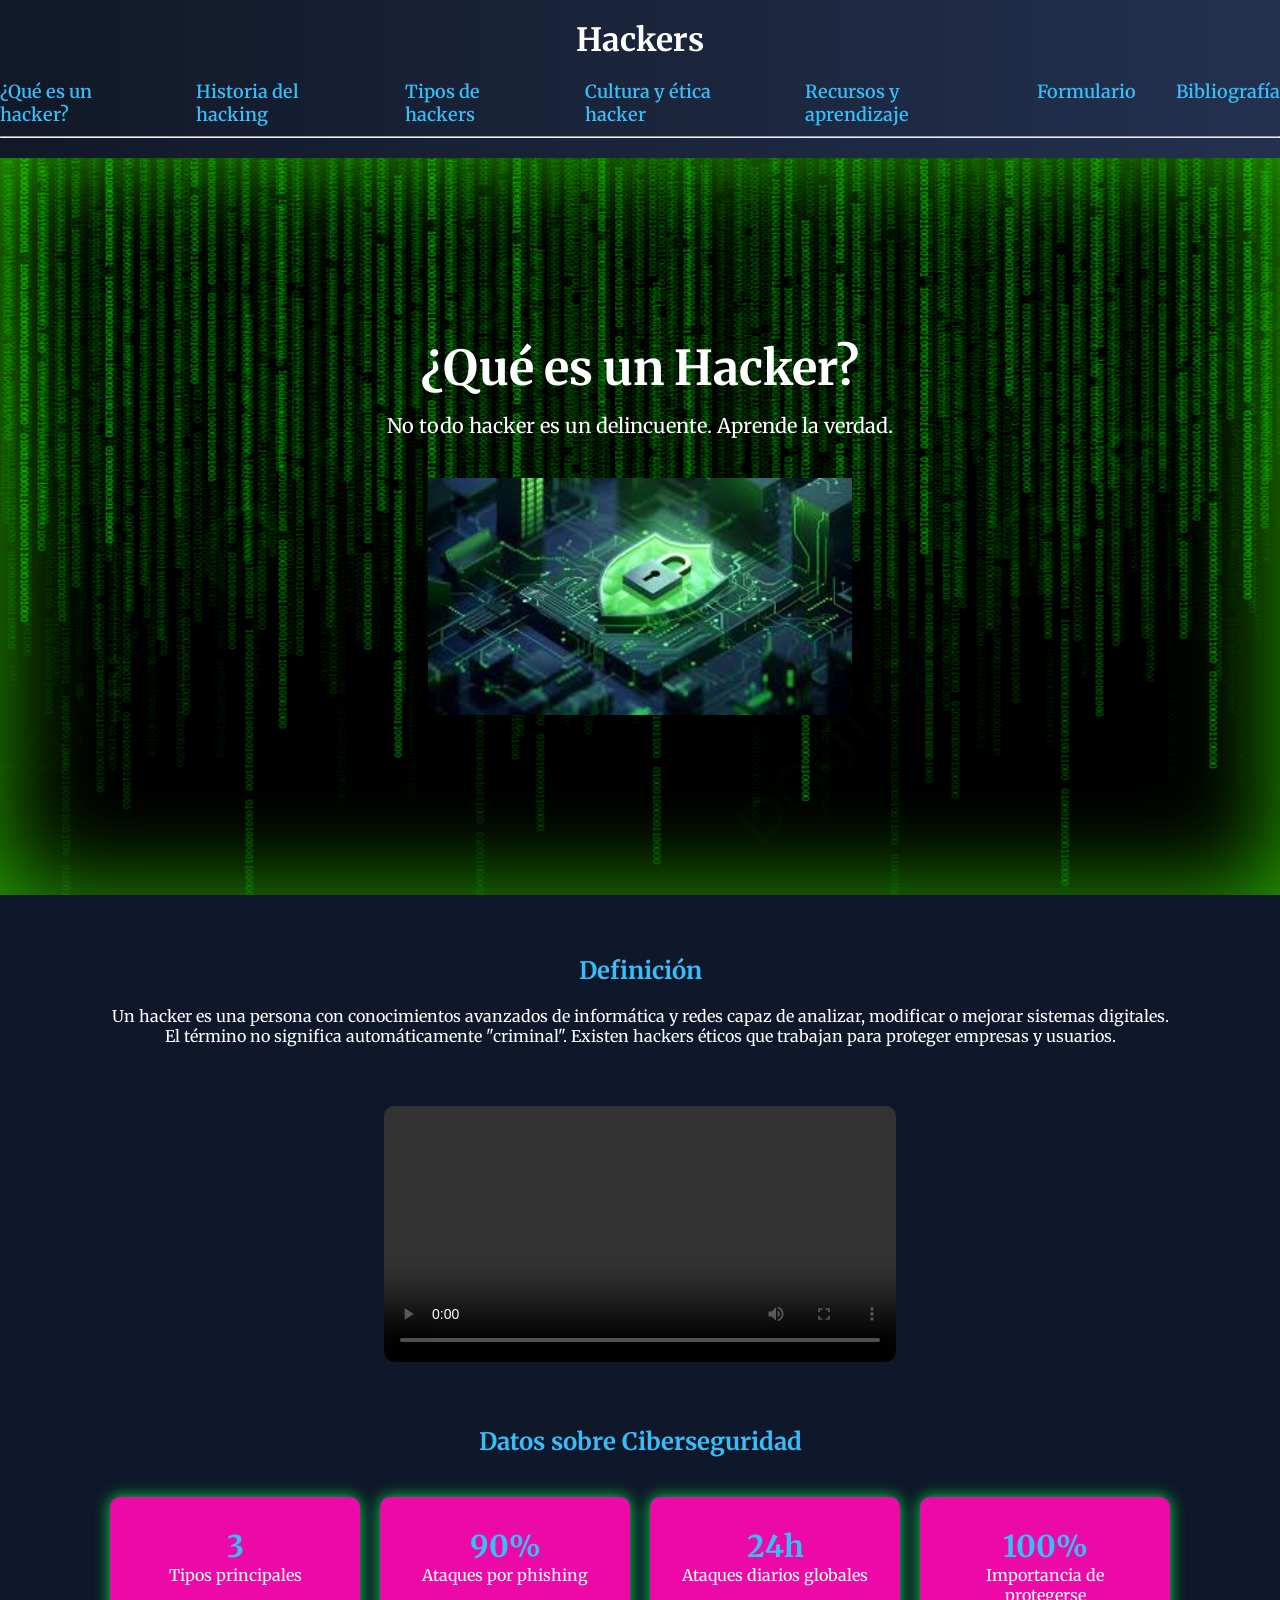
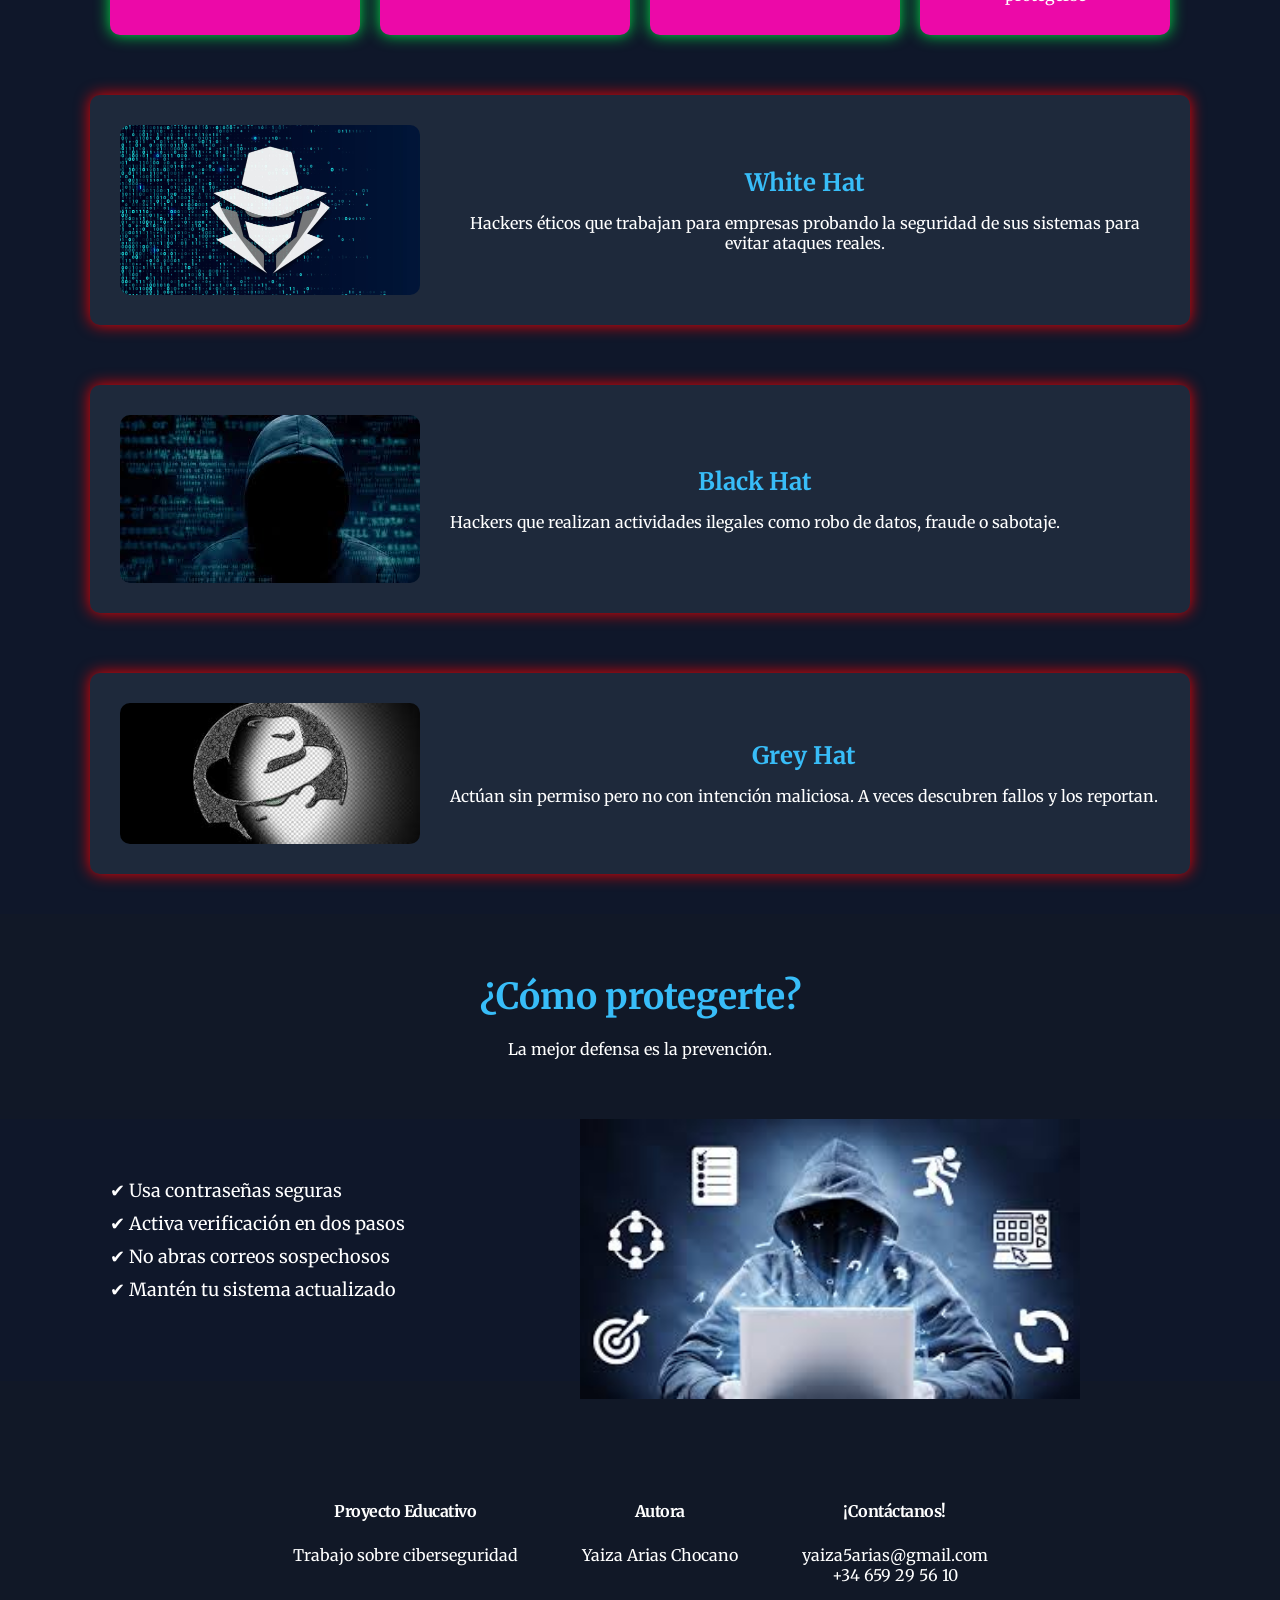
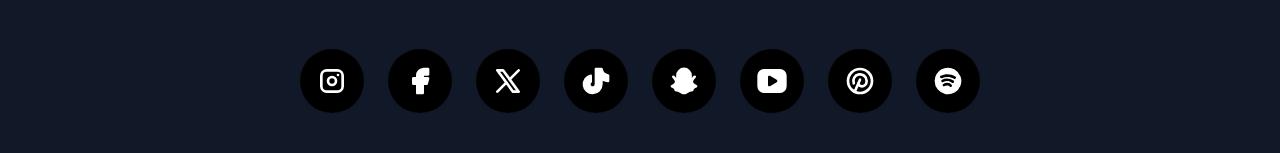
==== index.html @ fdbdb53c "primer commit" ====
<!DOCTYPE html>
<html lang="es">

<head>
    <title>Hackers</title>
    <meta charset="UTF-8">
    <meta name="description" content="Proyecto web sobre hackers">
    <meta name="viewport" content="width=device-width, initial-scale=1.0">
    <meta name="author" content="Yaiza">
    <meta name="robots" content="index, follow">
    <meta name="keywords" content="hackers, hacking, ciberseguridad, seguridad informática">
    <meta name="theme-color" content="#000000">
    <meta http-equiv="X-UA-Compatible" content="IE=edge">
    <link rel="stylesheet" href="styles.css">
    <link rel="icon" type="image/png" href="./img/favico.png" sizes="32x32">
    <link rel="preconnect" href="https://fonts.googleapis.com">
    <link rel="preconnect" href="https://fonts.gstatic.com" crossorigin>
    <link href="https://fonts.googleapis.com/css2?family=Merriweather:wght@300;400;700&display=swap" rel="stylesheet">
</head>

<body>
    <header>
        <h1>Hackers</h1>
        <nav>
            <div class="categ">
                <ul>
                    <li>
                        <a href="./index.html">¿Qué es un hacker?</a>
                    </li>
                    <li>
                        <a href="./history.html">Historia del hacking </a>
                    </li>
                    <li>
                        <a href="./tipes.html">Tipos de hackers</a>
                    </li>
                    <li>
                        <a href="./culture.html">Cultura y ética hacker</a>
                    </li>
                    <li>
                        <a href="./resources.html">Recursos y aprendizaje </a>
                    </li>
                    <li>
                        <a href="./formulary.html">Formulario</a>
                    </li>
                    <li>
                        <a href="./bibliography.html">Bibliografía</a>
                    </li>
                </ul>

        </nav>

        <hr>
    </header>
    <main>

        <!-- CABECERA PRINCIPAL -->
        <div class="cabecera1">
            <div class="container">
                <h1>¿Qué es un Hacker?</h1>
                <p>No todo hacker es un delincuente. Aprende la verdad.</p>
                <img src="./img/HackerProfesional.jpg" alt="Hackers" class="imagen-principal">
            </div>
        </div>

        <!-- DEFINICIÓN -->
        <div>
            <div class="container">
                <h2>Definición</h2>
                <p>
                    Un hacker es una persona con conocimientos avanzados de informática y redes
                    capaz de analizar, modificar o mejorar sistemas digitales.
                </p>
                <p>
                    El término no significa automáticamente "criminal".
                    Existen hackers éticos que trabajan para proteger empresas y usuarios.
                </p>
            </div>
        </div>

        <!-- VIDEO -->
        <div class="video">
            <video controls>
                <source src="./video/videoIntro.mp4" type="video/mp4">
                Tu navegador no soporta el vídeo.
            </video>
        </div>

        <!-- ESTADÍSTICAS -->
        <div>
            <div class="container">
                <h2 class="centro-pantalla">Datos sobre Ciberseguridad</h2>

                <div class="stats">
                    <div class="stat-box">
                        <h3>3</h3>
                        <p>Tipos principales</p>
                    </div>
                    <div class="stat-box">
                        <h3>90%</h3>
                        <p>Ataques por phishing</p>
                    </div>
                    <div class="stat-box">
                        <h3>24h</h3>
                        <p>Ataques diarios globales</p>
                    </div>
                    <div class="stat-box">
                        <h3>100%</h3>
                        <p>Importancia de protegerse</p>
                    </div>
                </div>
            </div>
        </div>

        <!-- TIPOS DE HACKERS -->
        <div id="tipos">
            <div class="container card">
                <img src="./img/WhiteHatHackers.jpg" alt="White Hat">
                <div>
                    <h2>White Hat</h2>
                    <p>
                        Hackers éticos que trabajan para empresas probando la seguridad
                        de sus sistemas para evitar ataques reales.
                    </p>
                </div>
            </div>

            <div class="container card">
                <img src="./img/BlackHatHackers.jpg" alt="Black Hat">
                <div>
                    <h2>Black Hat</h2>
                    <p>
                        Hackers que realizan actividades ilegales como robo de datos,
                        fraude o sabotaje.
                    </p>
                </div>
            </div>

            <div class="container card">
                <img src="./img/GreyHatHackers.jpg" alt="Grey Hat">
                <div>
                    <h2>Grey Hat</h2>
                    <p>
                        Actúan sin permiso pero no con intención maliciosa.
                        A veces descubren fallos y los reportan.
                    </p>
                </div>
            </div>
        </div>

        <!-- SEGURIDAD -->
        <div id="seguridad">
            <div class="cabecera2">
                <h2>¿Cómo protegerte?</h2>
                <p>La mejor defensa es la prevención.</p>
            </div>
            <div class=" imagenRight">
                <img src="./img/AprenderHacking.jpg" alt="protección" class="img-derecha">
            </div>
            <div class="container">
                <ul>
                    <li>✔ Usa contraseñas seguras</li>
                    <li>✔ Activa verificación en dos pasos</li>
                    <li>✔ No abras correos sospechosos</li>
                    <li>✔ Mantén tu sistema actualizado</li>

                </ul>

            </div>
        </div>

    </main>

    <footer>
        <div class="footer-content">
            <div>
                <h4 class="section-titles">Proyecto Educativo</h4>
                <p>Trabajo sobre ciberseguridad</p>
            </div>
            <div>
                <h4 class="section-titles">Autora</h4>
                <p>Yaiza Arias Chocano</p>
            </div>
            <div>
                <h4 class="section-titles">¡Contáctanos!</h4>
                <p>yaiza5arias@gmail.com</p>
                <p>+34 659 29 56 10</p>
            </div>

            <div class="socials-section">
                <div class="socials-content">
                    <div class="socials-item">
                        <svg xmlns="http://www.w3.org/2000/svg" width="18" height="18" viewBox="0 0 24 24" fill="none"
                            stroke="currentColor" stroke-width="2" stroke-linecap="round" stroke-linejoin="round"
                            class="icon icon-tabler icons-tabler-outline icon-tabler-brand-instagram">
                            <path stroke="none" d="M0 0h24v24H0z" fill="none" />
                            <path d="M4 8a4 4 0 0 1 4 -4h8a4 4 0 0 1 4 4v8a4 4 0 0 1 -4 4h-8a4 4 0 0 1 -4 -4l0 -8" />
                            <path d="M9 12a3 3 0 1 0 6 0a3 3 0 0 0 -6 0" />
                            <path d="M16.5 7.5v.01" />
                        </svg> <!-- Instagram -->
                    </div>
                    <div class="socials-item">
                        <svg xmlns="http://www.w3.org/2000/svg" width="18" height="18" viewBox="0 0 24 24"
                            fill="currentColor" class="icon icon-tabler icons-tabler-filled icon-tabler-brand-facebook">
                            <path stroke="none" d="M0 0h24v24H0z" fill="none" />
                            <path
                                d="M18 2a1 1 0 0 1 .993 .883l.007 .117v4a1 1 0 0 1 -.883 .993l-.117 .007h-3v1h3a1 1 0 0 1 .991 1.131l-.02 .112l-1 4a1 1 0 0 1 -.858 .75l-.113 .007h-2v6a1 1 0 0 1 -.883 .993l-.117 .007h-4a1 1 0 0 1 -.993 -.883l-.007 -.117v-6h-2a1 1 0 0 1 -.993 -.883l-.007 -.117v-4a1 1 0 0 1 .883 -.993l.117 -.007h2v-1a6 6 0 0 1 5.775 -5.996l.225 -.004h3z" />
                        </svg> <!-- Facebook -->
                    </div>
                    <div class="socials-item">
                        <svg xmlns="http://www.w3.org/2000/svg" width="18" height="18" viewBox="0 0 24 24" fill="none"
                            stroke="currentColor" stroke-width="2" stroke-linecap="round" stroke-linejoin="round"
                            class="icon icon-tabler icons-tabler-outline icon-tabler-brand-x">
                            <path stroke="none" d="M0 0h24v24H0z" fill="none" />
                            <path d="M4 4l11.733 16h4.267l-11.733 -16l-4.267 0" />
                            <path d="M4 20l6.768 -6.768m2.46 -2.46l6.772 -6.772" />
                        </svg> <!-- Twitter -->
                    </div>
                    <div class="socials-item">
                        <svg xmlns="http://www.w3.org/2000/svg" width="18" height="18" viewBox="0 0 24 24"
                            fill="currentColor" class="icon icon-tabler icons-tabler-filled icon-tabler-brand-tiktok">
                            <path stroke="none" d="M0 0h24v24H0z" fill="none" />
                            <path
                                d="M16.083 2h-4.083a1 1 0 0 0 -1 1v11.5a1.5 1.5 0 1 1 -2.519 -1.1l.12 -.1a1 1 0 0 0 .399 -.8v-4.326a1 1 0 0 0 -1.23 -.974a7.5 7.5 0 0 0 1.73 14.8l.243 -.005a7.5 7.5 0 0 0 7.257 -7.495v-2.7l.311 .153c1.122 .53 2.333 .868 3.59 .993a1 1 0 0 0 1.099 -.996v-4.033a1 1 0 0 0 -.834 -.986a5.005 5.005 0 0 1 -4.097 -4.096a1 1 0 0 0 -.986 -.835z" />
                        </svg> <!-- TikTok -->
                    </div>
                    <div class="socials-item">
                        <svg xmlns="http://www.w3.org/2000/svg" width="18" height="18" viewBox="0 0 24 24"
                            fill="currentColor" class="icon icon-tabler icons-tabler-filled icon-tabler-brand-snapchat">
                            <path stroke="none" d="M0 0h24v24H0z" fill="none" />
                            <path
                                d="M12 1.96a5.88 5.88 0 0 1 5.882 5.882c0 .618 .008 1.174 .03 1.678l.008 .21l.084 -.115q .46 -.627 1.102 -1.29l.187 -.19a1 1 0 0 1 1.414 1.415c-2.637 2.637 -2.51 3.795 .76 5.527l.048 .025a.98 .98 0 0 1 .46 .636l.004 .022l.003 .013l.006 .043l.006 .032v.009l.003 .025l.001 .051l.002 .026l-.001 .009v.025l-.003 .042l-.002 .034l-.002 .015l-.002 .02l-.004 .016l-.01 .06l-.007 .026l-.006 .02l-.016 .06l-.013 .029l-.005 .013l-.024 .062a1 1 0 0 1 -.197 .28l-.03 .025l-.016 .014l-.043 .039l-.013 .007l-.018 .015l-.051 .033l-.02 .014l-.008 .003l-.014 .01a1 1 0 0 1 -.098 .049l-.013 .003l-.146 .066c-.576 .255 -.81 .365 -1.008 .474l-.053 .03c-.27 .155 -.398 .277 -.558 .525c-.156 .245 -.293 .516 -.715 1.41a1 1 0 0 1 -.904 .573c-1.067 0 -1.798 .25 -2.879 .868l-.426 .246c-.176 .102 -.311 .178 -.447 .25c-.794 .423 -1.464 .636 -2.248 .636s-1.454 -.213 -2.248 -.636a15 15 0 0 1 -.447 -.25l-.426 -.246c-1.081 -.618 -1.812 -.868 -2.879 -.868a1 1 0 0 1 -.904 -.573c-.422 -.894 -.559 -1.165 -.715 -1.41a1.4 1.4 0 0 0 -.558 -.525c-.228 -.13 -.47 -.243 -1.227 -.577l.02 .007l-.013 -.003a1 1 0 0 1 -.098 -.05l-.014 -.009l-.028 -.017l-.051 -.033l-.018 -.015l-.013 -.007l-.043 -.039l-.012 -.01l-.004 -.004l-.03 -.025a1 1 0 0 1 -.197 -.28l-.024 -.062l-.005 -.013l-.013 -.028l-.016 -.061l-.005 -.012l-.008 -.035l-.01 -.059l-.004 -.016l-.002 -.02l-.002 -.015l-.002 -.035l-.004 -.041l.001 -.025l-.001 -.01l.002 -.025l.001 -.05l.003 -.026v-.01l.006 -.03l.006 -.044l.004 -.014l.002 -.021a.98 .98 0 0 1 .461 -.636l.048 -.025l.204 -.11c3.003 -1.635 3.132 -2.785 .72 -5.25l-.164 -.167a1 1 0 0 1 1.414 -1.414q .764 .763 1.289 1.479l.083 .115l.01 -.21q .025 -.628 .028 -1.374l.001 -.304a5.88 5.88 0 0 1 5.882 -5.882" />
                        </svg> <!-- Snapchat -->
                    </div>
                    <div class="socials-item">
                        <svg xmlns="http://www.w3.org/2000/svg" width="18" height="18" viewBox="0 0 24 24"
                            fill="currentColor" class="icon icon-tabler icons-tabler-filled icon-tabler-brand-youtube">
                            <path stroke="none" d="M0 0h24v24H0z" fill="none" />
                            <path
                                d="M18 3a5 5 0 0 1 5 5v8a5 5 0 0 1 -5 5h-12a5 5 0 0 1 -5 -5v-8a5 5 0 0 1 5 -5zm-9 6v6a1 1 0 0 0 1.514 .857l5 -3a1 1 0 0 0 0 -1.714l-5 -3a1 1 0 0 0 -1.514 .857z" />
                        </svg> <!-- Youtube -->
                    </div>
                    <div class="socials-item">
                        <svg xmlns="http://www.w3.org/2000/svg" width="18" height="18" viewBox="0 0 24 24" fill="none"
                            stroke="currentColor" stroke-width="2" stroke-linecap="round" stroke-linejoin="round"
                            class="icon icon-tabler icons-tabler-outline icon-tabler-brand-pinterest">
                            <path stroke="none" d="M0 0h24v24H0z" fill="none" />
                            <path d="M8 20l4 -9" />
                            <path
                                d="M10.7 14c.437 1.263 1.43 2 2.55 2c2.071 0 3.75 -1.554 3.75 -4a5 5 0 1 0 -9.7 1.7" />
                            <path d="M3 12a9 9 0 1 0 18 0a9 9 0 1 0 -18 0" />
                        </svg> <!-- Pinterest -->
                    </div>
                    <div class="socials-item">
                        <svg xmlns="http://www.w3.org/2000/svg" width="18" height="18" viewBox="0 0 24 24"
                            fill="currentColor" class="icon icon-tabler icons-tabler-filled icon-tabler-brand-spotify">
                            <path stroke="none" d="M0 0h24v24H0z" fill="none" />
                            <path
                                d="M17 3.34a10 10 0 1 1 -15 8.66l.005 -.324a10 10 0 0 1 14.995 -8.336m-2.168 11.605c-1.285 -1.927 -4.354 -2.132 -6.387 -.777a1 1 0 0 0 1.11 1.664c1.195 -.797 3.014 -.675 3.613 .223a1 1 0 1 0 1.664 -1.11m1.268 -3.245c-2.469 -1.852 -5.895 -2.187 -8.608 -.589a1 1 0 0 0 1.016 1.724c1.986 -1.171 4.544 -.92 6.392 .465a1 1 0 0 0 1.2 -1.6m1.43 -3.048c-3.677 -2.298 -7.766 -2.152 -10.977 -.546a1 1 0 0 0 .894 1.788c2.635 -1.317 5.997 -1.437 9.023 .454a1 1 0 1 0 1.06 -1.696" />
                        </svg> <!-- Spotify -->
                    </div>
                </div>
            </div>

        </div>

    </footer>
</body>

</html>
---- styles.css ----
* {
    margin: 0;
    padding: 0;
    box-sizing: border-box;
    text-align: center;
}

html {
    scroll-behavior: smooth;
}

/* BODY */
body {
    font-family: 'Merriweather', serif;
    background-color: #0f172a;
    color: #ffffff;
}

/* IMÁGENES */
.imagen-principal {
    width: 40%;
    max-width: 43.75rem;
    height: auto;
    display: block;
    margin: 2.5rem auto;
}

.img-izquierda {
    float: left;
    margin-left: 12.5rem;
    width: 40%;
    max-width: 25rem;
}

.img-derecha {
    float: right;
    margin-right: 12.5rem;
    width: 40%;
    max-width: 31.25rem;
}

.derec-img {
    float: right;
    margin-right: 3.125rem;
    width: 20%;
    max-width: 12.5rem;
}

/* HEADER */
header {
    background: linear-gradient(to right, #111827, #23314f);
    padding: 1.25rem 0;
}

nav ul {
    list-style: none;
    display: flex;
    justify-content: center;
    gap: 2.5rem;
}

nav a {
    text-decoration: none;
    color: #38bdf8;
    font-weight: 600;
    transition: 0.3s;
    position: relative;
}

nav a::after {
    content: "";
    position: absolute;
    left: 0;
    bottom: -5px;
    width: 0%;
    height: 2px;
    background-color: #38bdf8;
    transition: 0.3s;
}

nav a:hover::after {
    width: 100%;
}

nav a:hover {
    color: rgb(178, 25, 25);
}

/* CABECERA PRINCIPAL */
.cabecera1 {
    background-image: url("./img/intro.jpg");
    background-size: cover;
    background-position: center;
    padding: 7.5rem 1.25rem;
    text-align: center;
    box-shadow: inset 0 0 100px rgba(58, 243, 2, 0.7);
}

.cabecera1 h1 {
    font-size: 3rem;
    margin-bottom: 0.9375rem;
}

.cabecera1 p {
    font-size: 1.25rem;
}

/* CONTENEDOR GENERAL */
.container {
    max-width: 68.75rem;
    margin: 3.75rem auto;
    padding: 0 1.25rem;
}

/* TITULOS */
h2 {
    margin-bottom: 1.25rem;
    color: #38bdf8;
}

/* VIDEO */
.video {
    text-align: center;
    margin: 3.75rem 0;
}

.video video {
    width: 40%;
    border-radius: 0.625rem;
}

/* ESTADÍSTICAS */
.stats {
    display: flex;
    justify-content: space-between;
    flex-wrap: wrap;
    gap: 1.25rem;
    margin-top: 2.5rem;
}

.stat-box {
    background-color: #ec09a8;
    flex: 1;
    min-width: 12.5rem;
    padding: 1.875rem;
    text-align: center;
    border-radius: 0.625rem;
    box-shadow: 0 0 15px rgb(3, 226, 70);
}

.stat-box:hover {
    transform: translateY(-0.3125rem);
    /* Mueve la caja ligeramente hacia arriba al pasar el ratón */
}

.stat-box h3 {
    font-size: 1.875rem;
    color: #38bdf8;
}

/* CARDS */
.card {
    display: flex;
    align-items: center;
    gap: 1.875rem;
    background-color: #1e293b;
    padding: 1.875rem;
    border-radius: 0.625rem;
    margin-bottom: 2.5rem;
    transition: 0.3s;
    box-shadow: 0 0 15px rgb(244, 0, 0);
}

.card:hover {
    transform: scale(1.02);
}

.card img {
    width: 18.75rem;
    border-radius: 0.625rem;
}

.card h2 {
    margin-bottom: 0.9375rem;
}

/* CABECERA SECUNDARIA */
.cabecera2 {
    background-color: #111827;
    padding: 3.75rem 1.25rem;
    text-align: center;
}

.cabecera2 h2 {
    font-size: 2.25rem;
}

.centro-pantalla {
    text-align: center;
}

/* LISTAS */
ul {
    list-style: none;
    margin-top: 1.25rem;
}

ul li {
    margin-bottom: 0.625rem;
    font-size: 1.125rem;
    text-align: left;
}

/* FOOTER */
footer {
    background-color: #111827;
    padding: 2.5rem 1.25rem;
    margin-top: 5rem;
}

.footer-content {
    max-width: 68.75rem;
    margin: auto;
    display: flex;
    justify-content: space-between;
    flex-wrap: wrap;
    /* Permite que los elementos pasen a otra línea si no caben */
    gap: 1.875rem;
}

.footer-content h3 {
    color: #38bdf8;
    margin-bottom: 0.625rem;
}

/* FORMULARIO */
.form-card {
    max-width: 43.75rem;
    margin: auto;
}

.formulario {
    display: flex;
    flex-direction: column;
    /* Coloca los campos del formulario en vertical */
    gap: 0.9375rem;
    /* Espacio entre cada campo */
}

.formulario label {
    text-align: left;
    font-weight: 600;
    color: #38bdf8;
}

.formulario input,
.formulario textarea {
    padding: 0.75rem;
    border-radius: 0.5rem;
    border: none;
    font-size: 1rem;
    background-color: #020617;
    color: white;
}

.formulario textarea {
    min-height: 7.5rem;
    /* Altura mínima del área de texto */
    resize: none;
    /* Impide cambiar el tamaño del textarea */
}

.formulario input:focus,
.formulario textarea:focus {
    outline: 0.125rem solid #38bdf8;
    /* Marca el campo activo con un borde */
}

.formulario button {
    margin-top: 0.625rem;
    padding: 0.75rem;
    font-size: 1.125rem;
    font-weight: bold;
    border-radius: 0.5rem;
    border: none;
    cursor: pointer;
    background-color: #38bdf8;
    color: #020617;
    transition: 0.3s;
    /* Suaviza los cambios al hacer hover */
}

.formulario button:hover {
    background-color: white;
    transform: scale(1.05);
    /* Agranda un poco el botón al pasar el ratón */
}
/* REDES SOCIALES LOGOS*/
.footer-content {
    max-width: 75rem;
    margin: 5rem auto 0;
    padding: 0 2rem;
    display: flex;
    flex-wrap: wrap;
    justify-content: center;
    gap: 4rem;
    text-align: center;
}

.section-titles {
    margin-bottom: 1.5rem;
    font-weight: 700;
    font-size: 1rem;
    letter-spacing: -0.5px;
    text-transform: none;
}

.socials-item {
    width: 4rem;
    height: 4rem;
    display: flex;
    align-items: center;
    justify-content: center;
    border-radius: 50%;
    background-color: rgb(0, 0, 0);
    transition: 0.3s;
}

.socials-item svg {
    width: 2rem;
    height: 2rem;
    color: white;
}

.socials-item:hover {
    transform: scale(1.15);
    background-color: #38bdf8;
}

.socials-section {
    width: 100%;
    display: flex;
    justify-content: center;
}

.socials-content {
    display: flex;
    justify-content: center;
    align-items: center;
    flex-wrap: wrap;
    gap: 1.5rem;
}
/* RESPONSIVE */
@media (max-width: 768px) {

    nav ul {
        flex-direction: column;
        gap: 1rem;
    }

    .imagen-principal,
    .img-izquierda,
    .img-derecha,
    .derec-img {
        width: 90%;
        max-width: 100%;
        margin: auto;
        float: none;
        display: block;
    }

    .video video {
        width: 90%;
    }

    .stats {
        flex-direction: column;
    }

    .footer-content {
        flex-direction: column;
        text-align: center;
    }

    .socials-content {
        justify-content: center;
    }

    .card {
        flex-direction: column;
        text-align: center;
    }

    .card img {
        width: 100%;
        max-width: 20rem;
    }

    .cabecera1 h1 {
        font-size: 2rem;
    }

    .cabecera1 p {
        font-size: 1rem;
    }
}
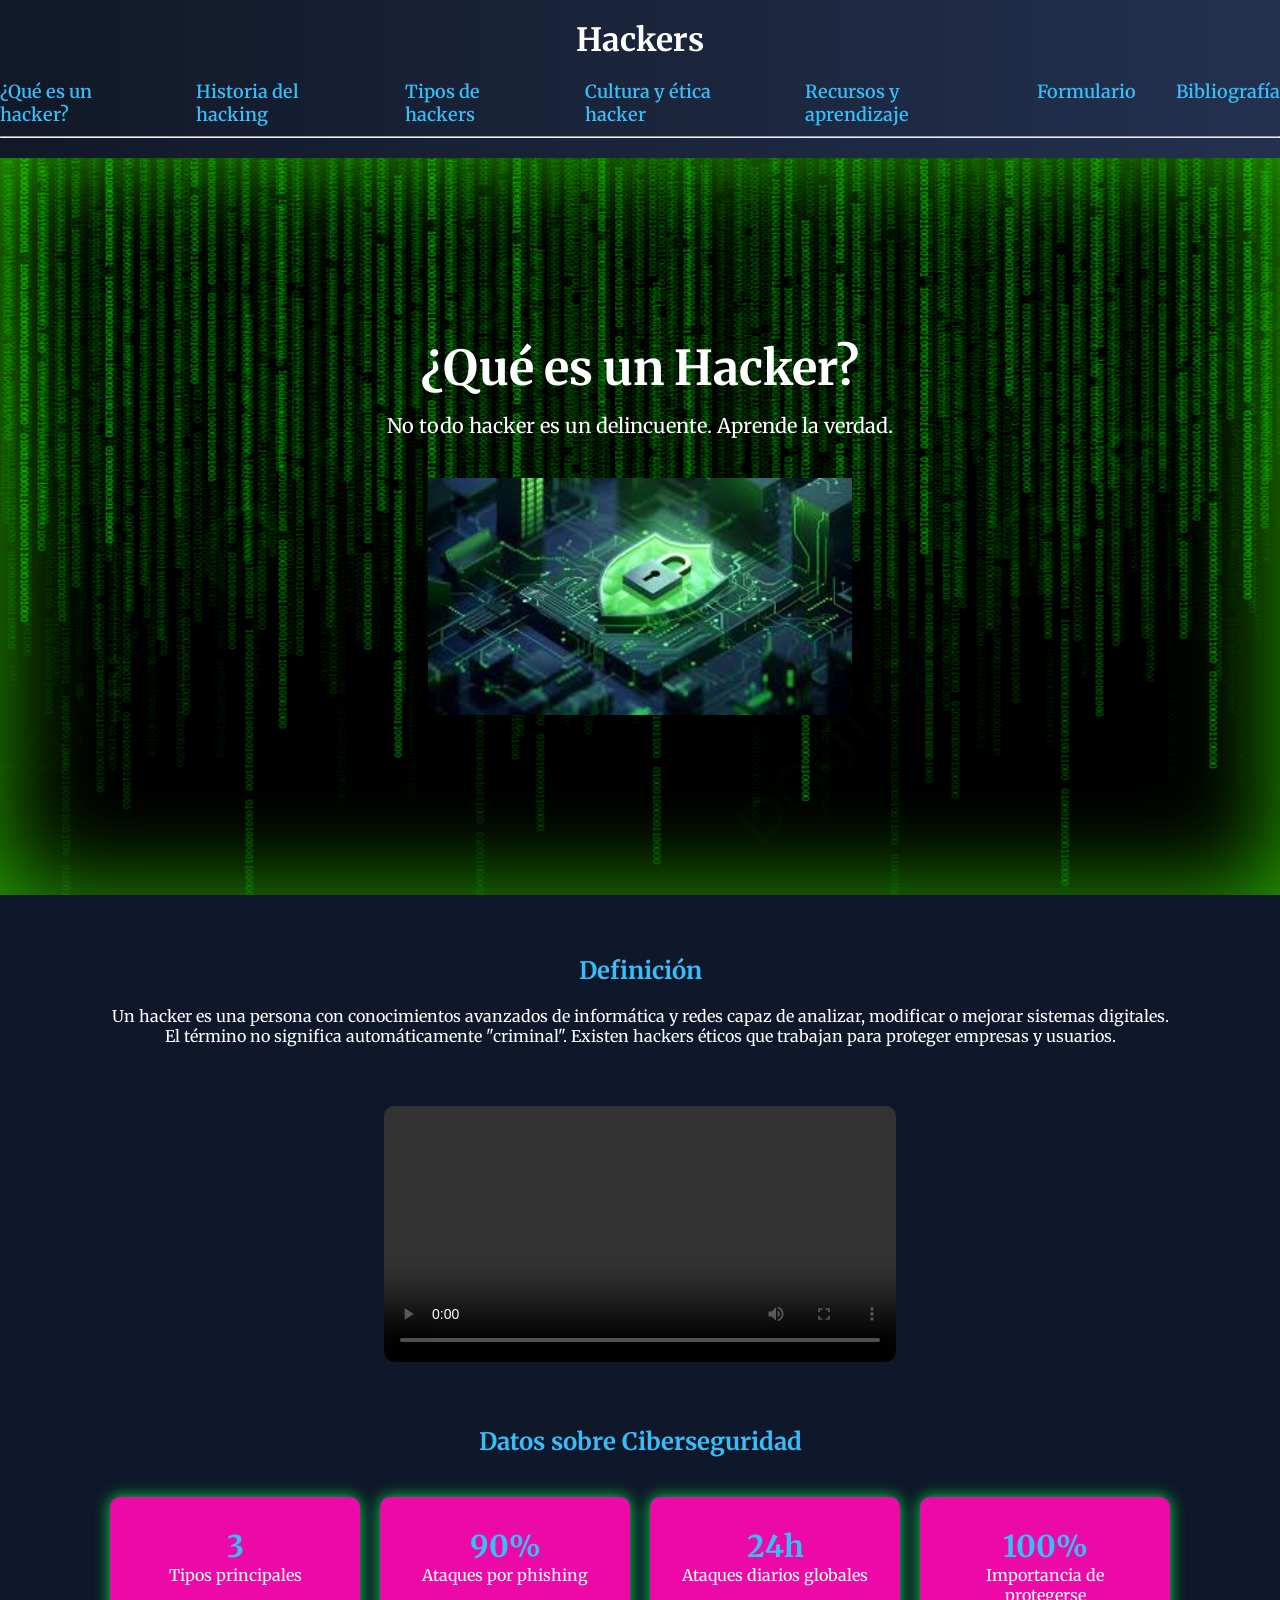
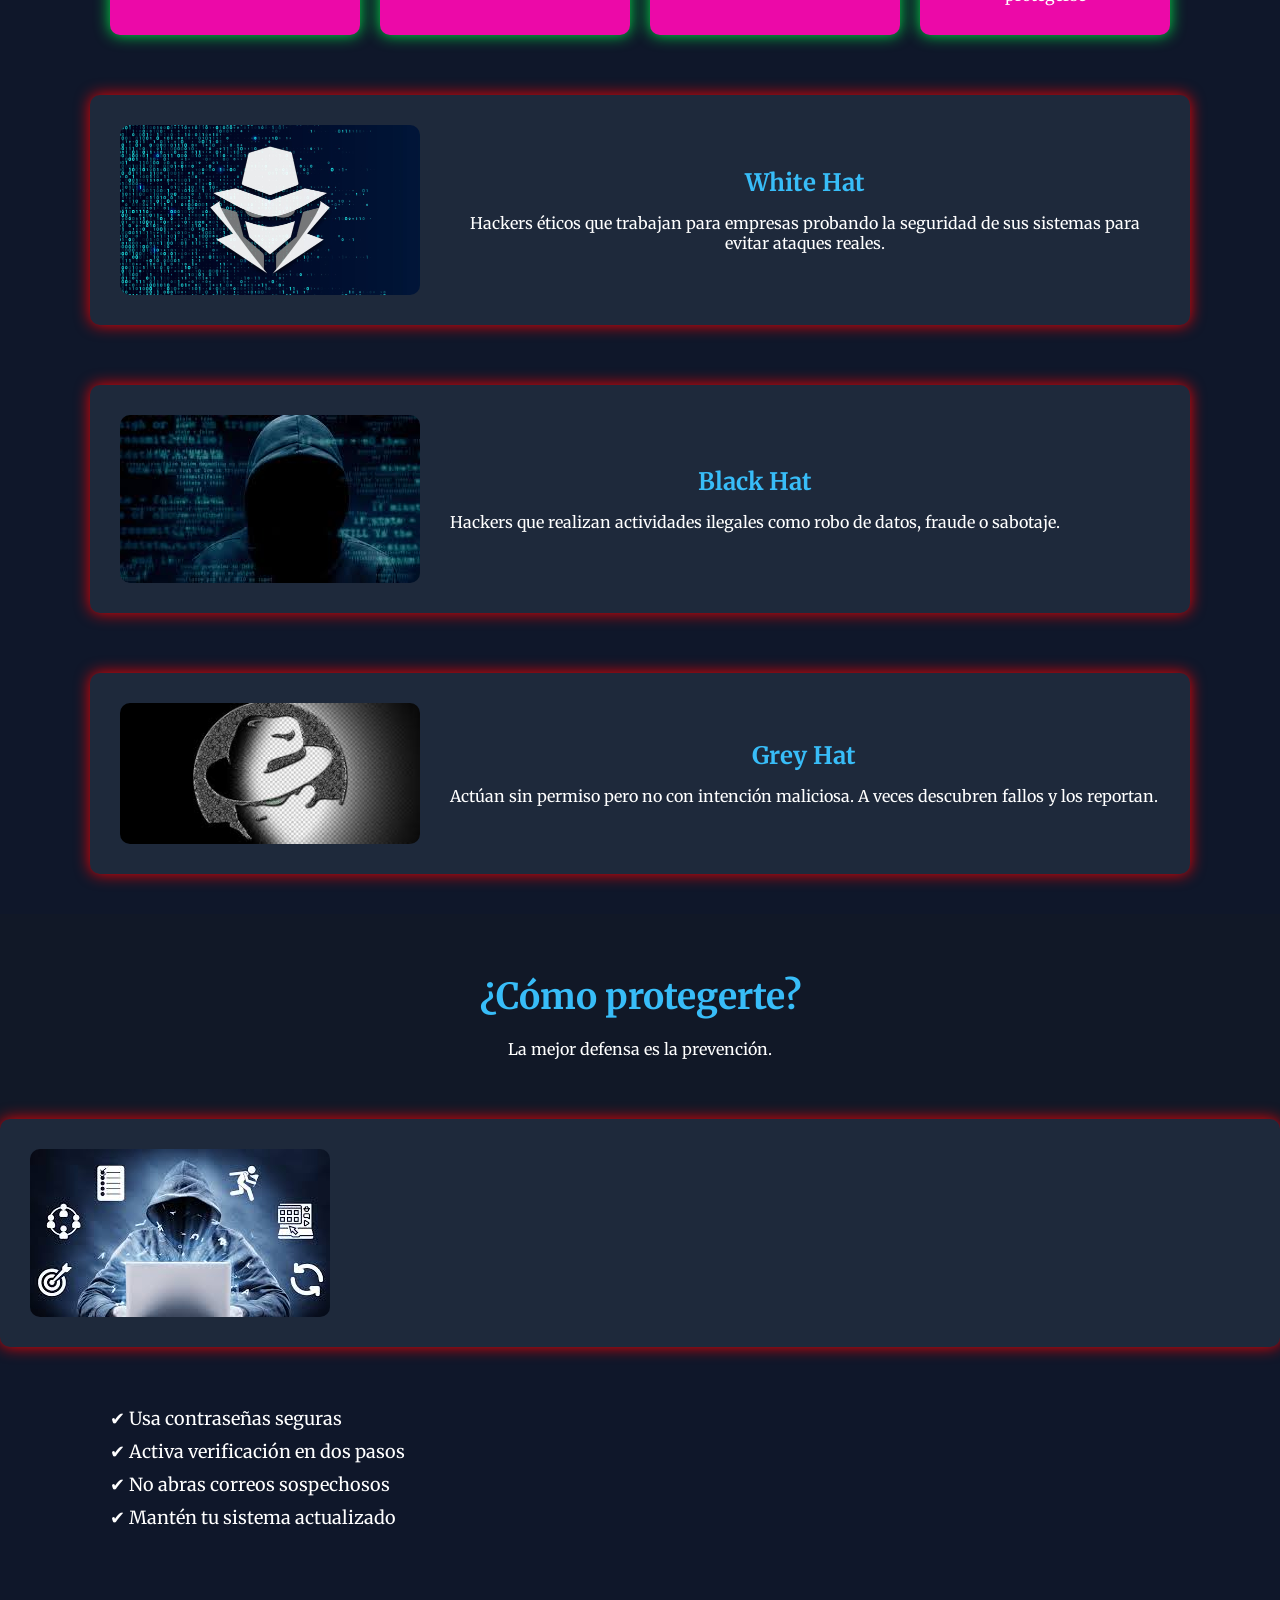
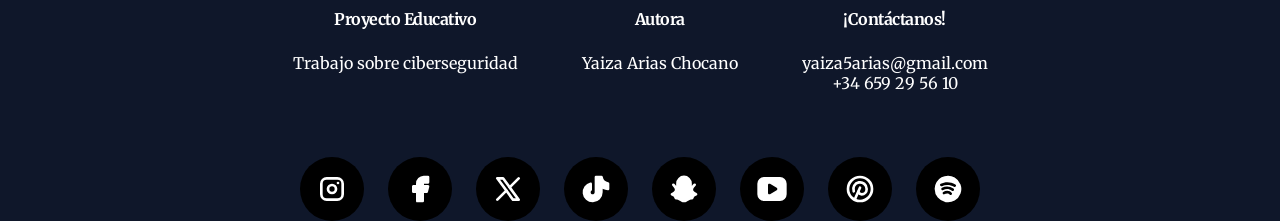
==== commit 8fceeaa7: "changes" ====
--- a/index.html
+++ b/index.html
@@ -46,7 +46,7 @@
                         <a href="./bibliography.html">Bibliografía</a>
                     </li>
                 </ul>
-
+            </div>
         </nav>
 
         <hr>
@@ -153,7 +153,7 @@
                 <h2>¿Cómo protegerte?</h2>
                 <p>La mejor defensa es la prevención.</p>
             </div>
-            <div class=" imagenRight">
+            <div class="card">
                 <img src="./img/AprenderHacking.jpg" alt="protección" class="img-derecha">
             </div>
             <div class="container">
--- a/styles.css
+++ b/styles.css
@@ -211,27 +211,6 @@
     text-align: left;
 }
 
-/* FOOTER */
-footer {
-    background-color: #111827;
-    padding: 2.5rem 1.25rem;
-    margin-top: 5rem;
-}
-
-.footer-content {
-    max-width: 68.75rem;
-    margin: auto;
-    display: flex;
-    justify-content: space-between;
-    flex-wrap: wrap;
-    /* Permite que los elementos pasen a otra línea si no caben */
-    gap: 1.875rem;
-}
-
-.footer-content h3 {
-    color: #38bdf8;
-    margin-bottom: 0.625rem;
-}
 
 /* FORMULARIO */
 .form-card {
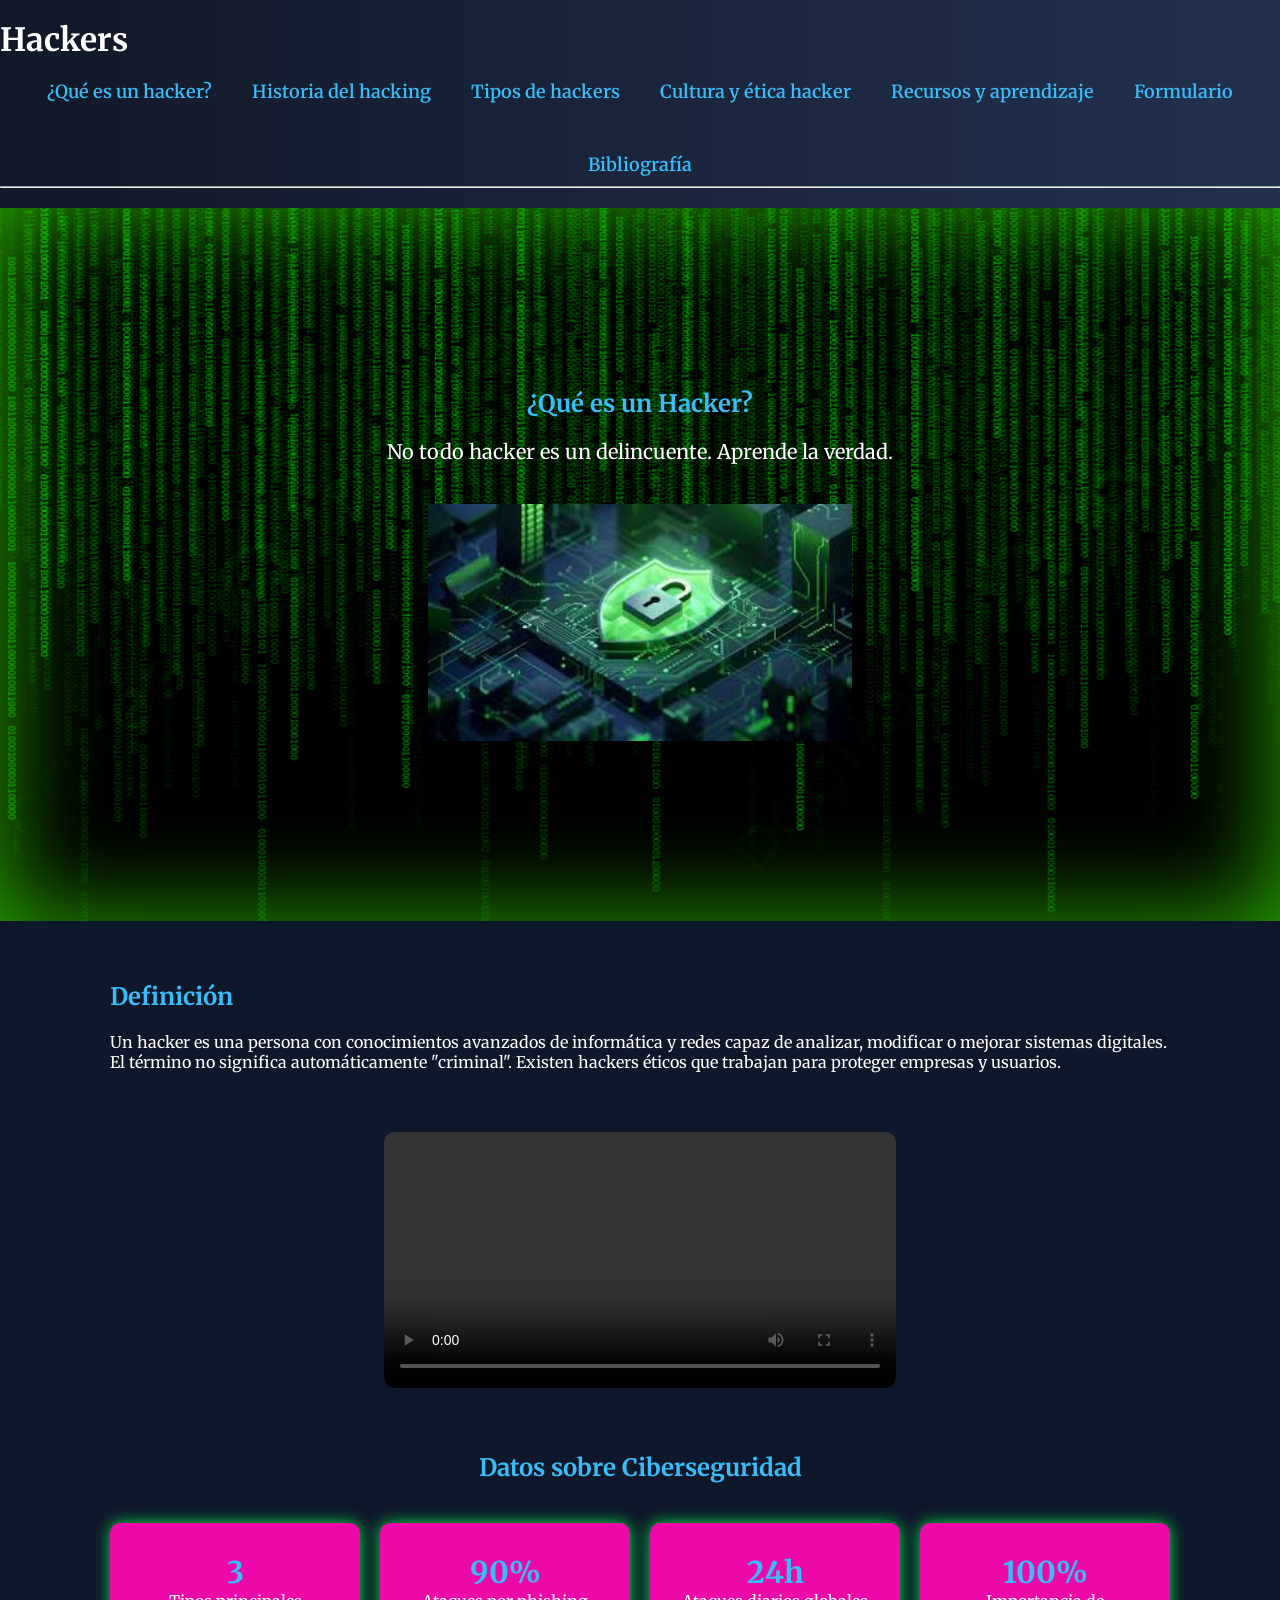
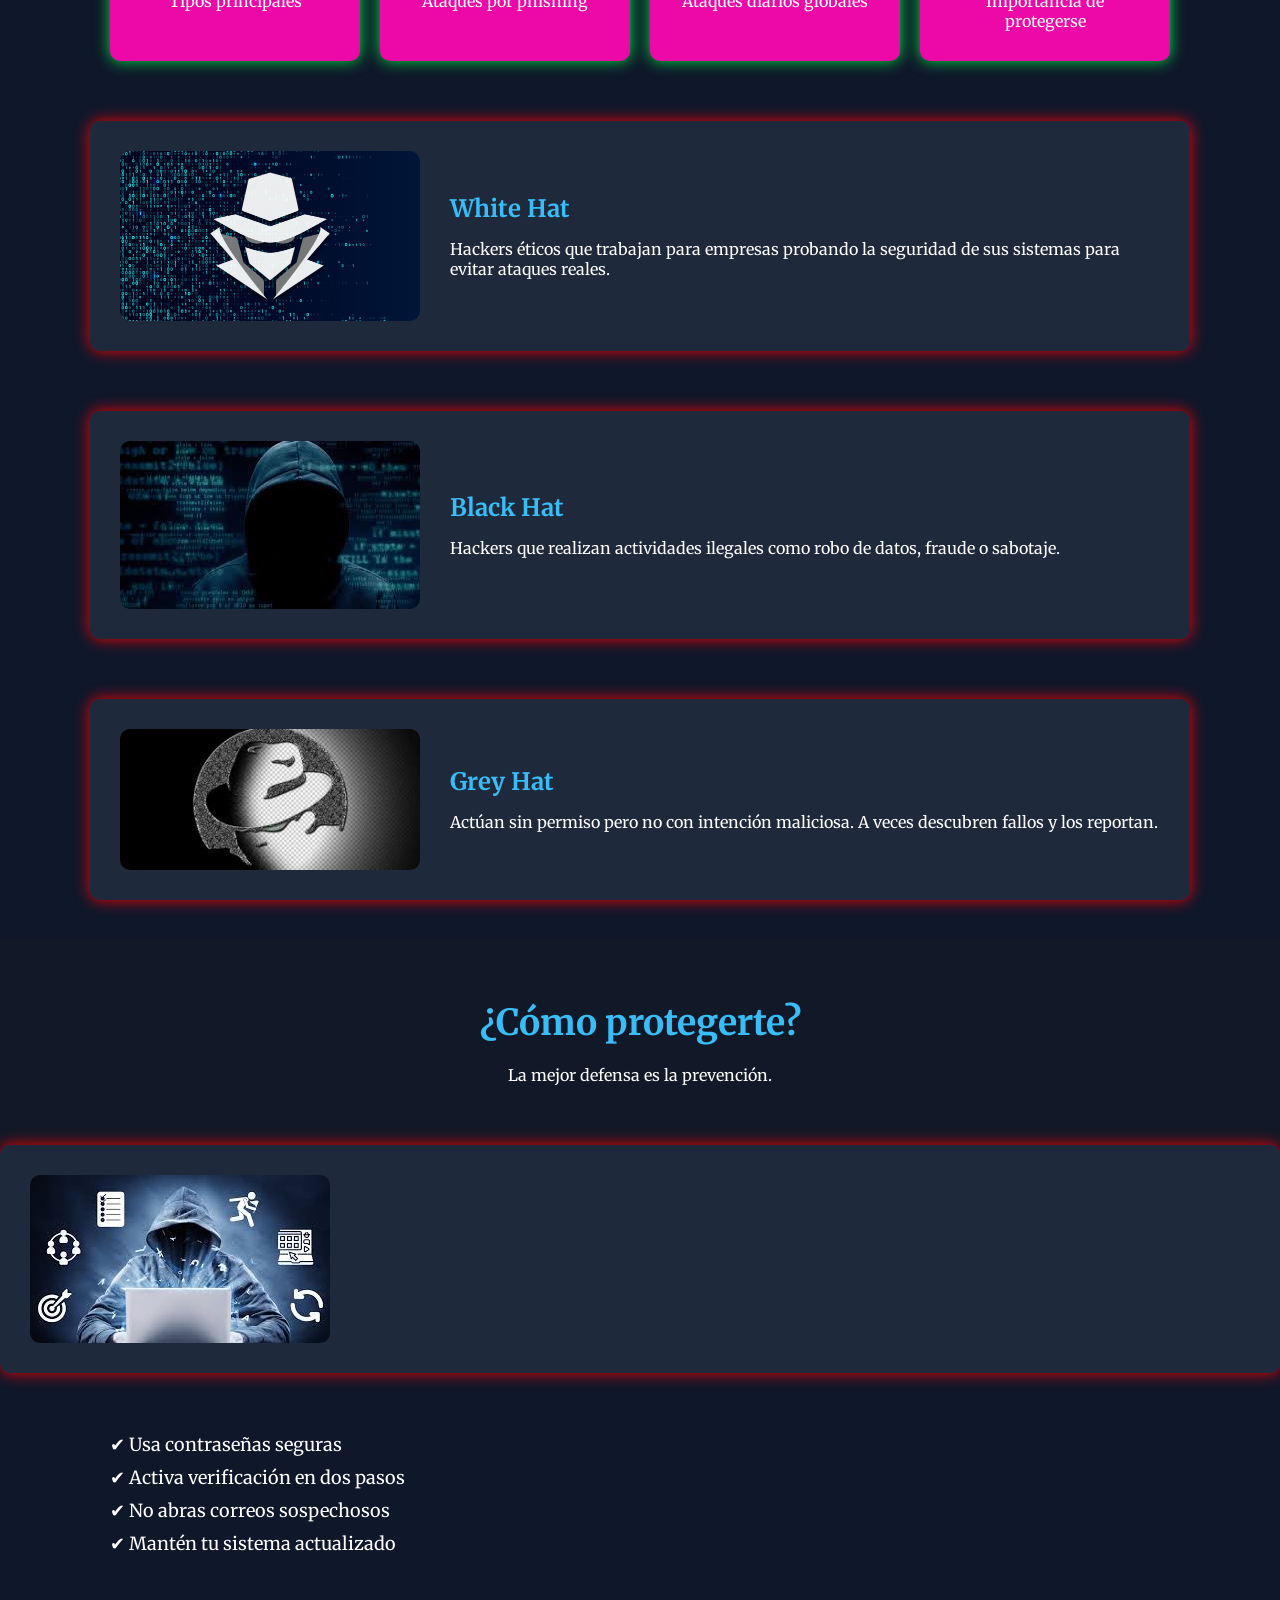
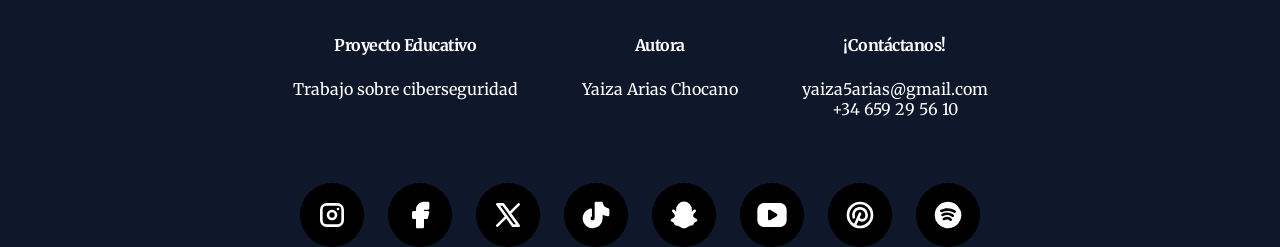
==== commit 0c4f96b0: "CHANGESpt2" ====
--- a/index.html
+++ b/index.html
@@ -56,7 +56,7 @@
         <!-- CABECERA PRINCIPAL -->
         <div class="cabecera1">
             <div class="container">
-                <h1>¿Qué es un Hacker?</h1>
+                <h2>¿Qué es un Hacker?</h2>
                 <p>No todo hacker es un delincuente. Aprende la verdad.</p>
                 <img src="./img/HackerProfesional.jpg" alt="Hackers" class="imagen-principal">
             </div>
--- a/styles.css
+++ b/styles.css
@@ -2,7 +2,6 @@
     margin: 0;
     padding: 0;
     box-sizing: border-box;
-    text-align: center;
 }
 
 html {
@@ -57,6 +56,8 @@
     display: flex;
     justify-content: center;
     gap: 2.5rem;
+    flex-wrap: wrap;
+
 }
 
 nav a {
